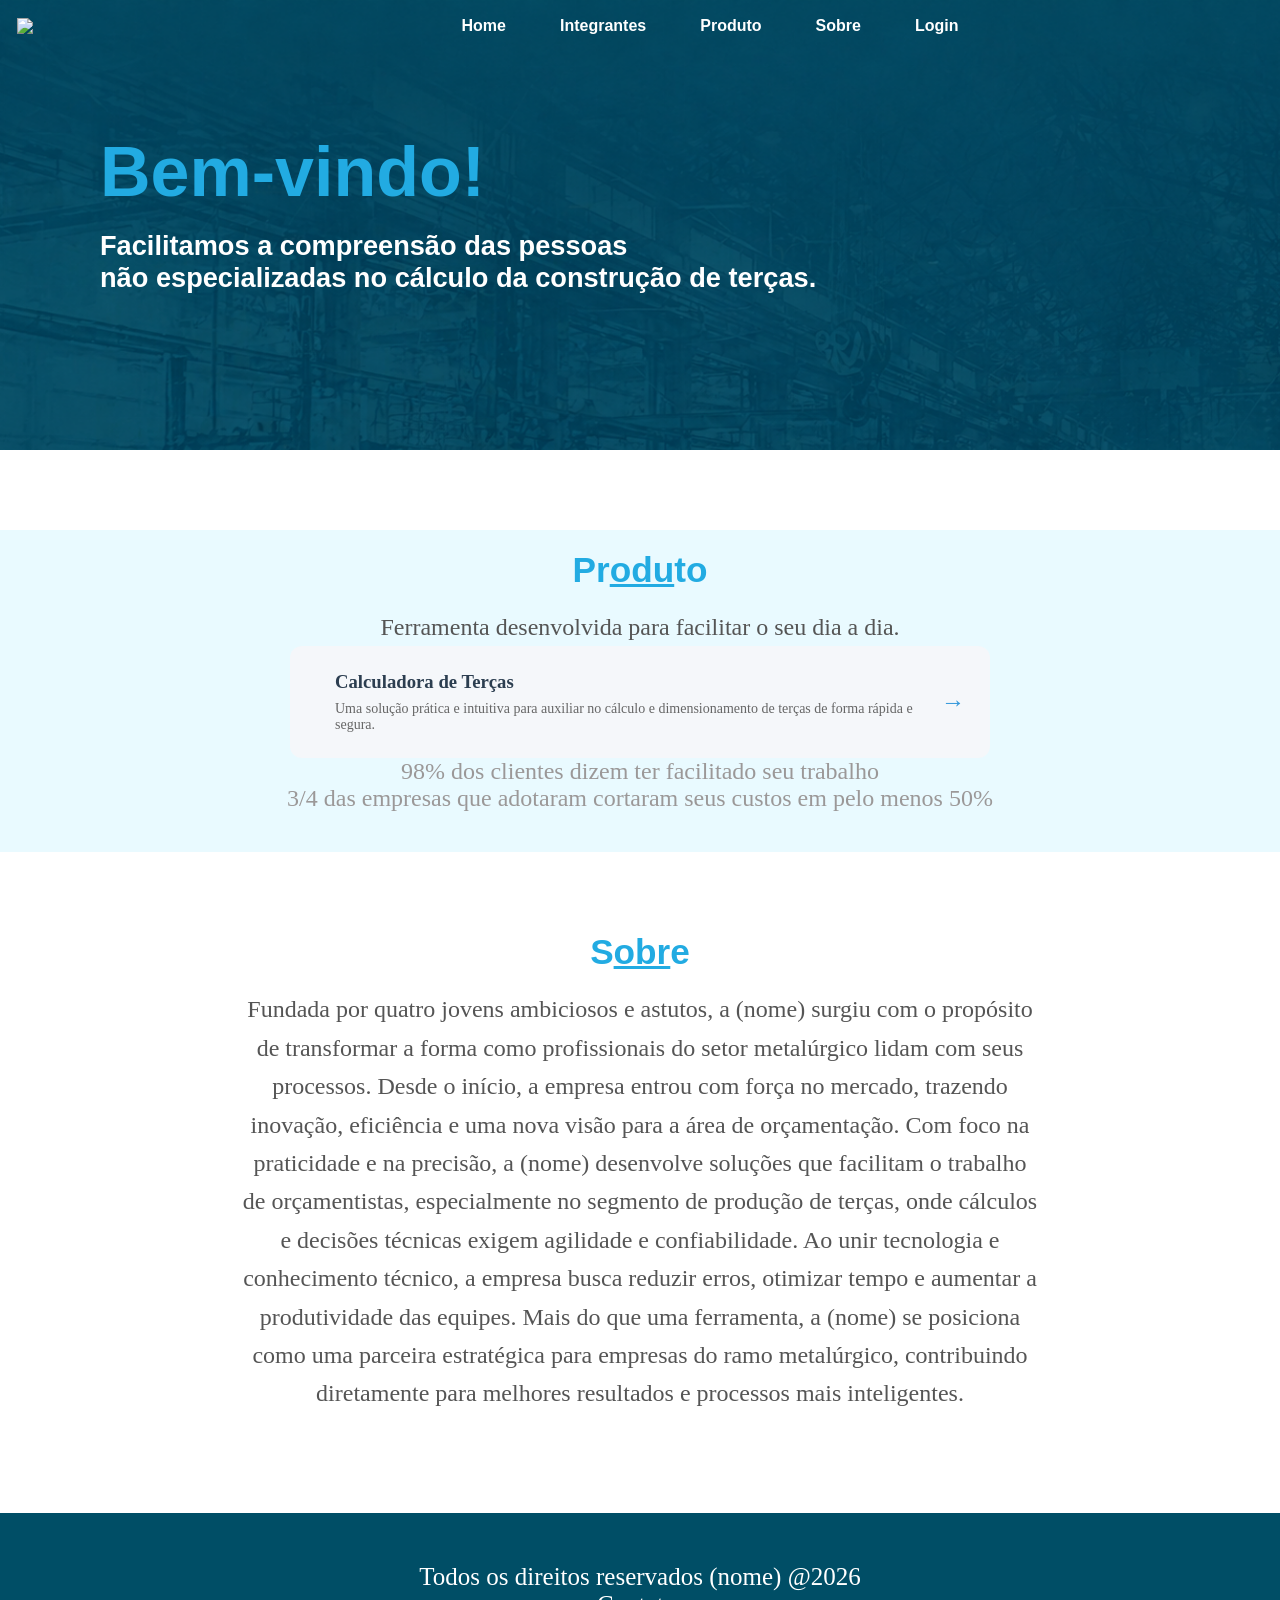
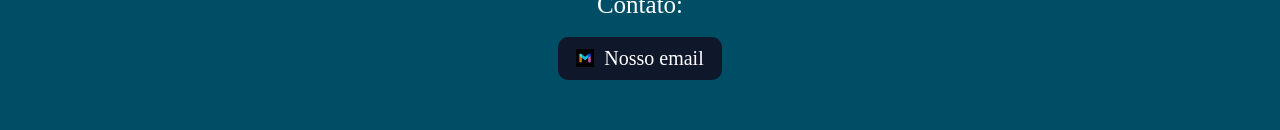
==== index.html @ 63724900 "Update index.html" ====
<!DOCTYPE html>
<html lang="pt-BR">
<head>
    <meta charset="UTF-8">
    <meta name="viewport" content="width=device-width, initial-scale=1.0">
    <title>Metalúrgica</title>
    <link rel="stylesheet" href="style.css">
</head>
<style>
    
/* =========================
   POPUP / MODAL
========================= */

.blur {
  filter: blur(6px);
  pointer-events: none;
  user-select: none;
  transition: 0.3s;
}

.overlay {
  position: fixed;
  inset: 0;
  background: rgba(0,0,0,0.45);
  display: none;
  justify-content: center;
  align-items: center;
  z-index: 999;
}

.modal {
  width: 420px;
  background: white;
  border-radius: 20px;
  padding: 40px;
  box-shadow: 0 20px 50px rgba(0,0,0,0.2);
  animation: popup 0.3s ease;
}

@keyframes popup {
  from {
    transform: scale(0.8);
    opacity: 0;
  }

  to {
    transform: scale(1);
    opacity: 1;
  }
}

.modal h2 {
  color: #0f172a;
  margin-bottom: 20px;
  text-align: center;
}

.modal input {
  width: 100%;
  box-sizing: border-box;
  padding: 16px;
  margin-bottom: 15px;
  border-radius: 12px;
  border: 1px solid #d1d5db;
  background: #f8fafc;
  outline: none;
  transition: .3s;
}

.modal input:focus {
  border-color: #2563eb;
  box-shadow: 0 0 0 4px rgba(37,99,235,.15);
  background: white;
}

.modal-buttons {
  display: flex;
  gap: 10px;
}

.modal button {
  flex: 1;
  padding: 12px;
  border: none;
  border-radius: 10px;
  cursor: pointer;
  font-weight: bold;
  transition: 0.3s;
}

.btn-login {
  background: linear-gradient(135deg,#2563eb,#1d4ed8);
  color: white;
}

.btn-login:hover {
  transform: translateY(-2px);
  box-shadow: 0 10px 20px rgba(37,99,235,.3);
}

.btn-cancel {
  background: #d1d5db;
}

.btn-cancel:hover {
  background: #9ca3af;
}

.register-link {
  text-align: center;
  margin-top: 15px;
}

.register-link a {
  color: #3498db;
  text-decoration: none;
  font-weight: bold;
}

.register-link a:hover {
  text-decoration: underline;
}

* {
    margin: 0;
    padding: 0;
    box-sizing: border-box;
}
 
body {
    margin: 0;    
}
 
#Home h1,
#Home h2{
    margin-left: 100px;
}
 
#Home h1{
    font-size: 70px;
   
}
 
#Home h2{
    font-family:'Trebuchet MS', 'Lucida Sans Unicode', 'Lucida Grande', 'Lucida Sans', Arial, sans-serif
}
 
#Home{
    padding-bottom: 100px  ;
}
 
h1 {
   color: rgb(34, 171, 226);
   font-family: Verdana, Geneva, Tahoma, sans-serif;
   font-size: 220%
}
h2 {
   color: white;
    font-size: 170%;
}
p {    
    font-size: 150%
}
li {
    color: rgb(155, 152, 152);
    font-size: 150%
       
}
 
.firstSection{
    height: 50vh;
    background-image: url(./imagens/background.png);
    background-size: cover;
  background-position: center;
  background-attachment: fixed;
}
 
.hero {
  height: 100vh;
  background:
    linear-gradient(rgba(0, 40, 80, 0.85), rgba(0, 40, 80, 0.85)),
    url("./imagens/background.png");
  background-size: cover;
  background-position: center;
}
 
.hero-content {
  height: 80%;
  display: flex;
  flex-direction: column;
  justify-content: center;
  padding-left: 80px;
  max-width: 600px;
}
.navbar {
    padding: 17px;
    display: flex;
    align-items: center; /* alinha verticalmente */
    justify-content: space-between;
}
 
.navbar img {
    width: 70px;
    margin-right: 20px;
}
 
.navbar a {
    color:white;
    text-decoration: none;
    margin-left: 20px;
    font-family: Verdana, Geneva, Tahoma, sans-serif;
    margin-left: 50px;
    font-weight: bold;
}
   
.navbar a:hover{
    color: rgba(90, 138, 177, 0.822);
    transition: color 0.4s ease 0.2s;
    font-size: 110%;
    transition: font-size 0.1s ease 0.2s;
    text-decoration: underline color orange;
}
 
.menu {
    flex: 1;
    text-align: center; /* centraliza os links */
}
 
    #Home{
        margin-top: 80px;
    }
 
    #Integrantes{
        text-align: center;
        margin-top: 80px;
    }
 
    #Produto{
        text-align: center;
        margin-top: 80px;
    }
 
    #Produto h2{
        color: black;
    }
 
    #Sobre{
        margin-top: 80px;
        text-align: center;
        margin-bottom: 100px;
    }
 
.integrantes {
  display: flex;
  justify-content: center;
  gap: 30px;
  flex-wrap: wrap;
  margin-top: 40px;
}
 
.card {
  background: #f5f7fa;
  padding: 20px;
  border-radius: 12px;
  width: 220px;
  text-align: center;
  transition: 0.3s;
  cursor: pointer;
}
 
.card:hover {
  transform: translateY(-5px);
  box-shadow: 0 10px 25px 1px rgba(0,0,0,0.1);
}
 
.card img {
  width: 80px;
  height: 80px;
  border-radius: 50%;
  margin-bottom: 15px;
}
 
.card p {
  font-size: 16px;
  color: #333;
}
 
#produto {
    text-align: center;
    padding: 80px 20px;
  }
 
  #produto h1 {
    font-size: 36px;
    color: #2c3e50;
  }
 
  #produto h1 span {
    border-bottom: 3px solid #3498db;
  }
 
  .subtitulo {
    color: #777;
    margin-bottom: 40px;
  }
  /* CARD */
  .produto-card {
    display: flex;
    align-items: center;
    justify-content: space-between;
    max-width: 700px;
    margin: 0 auto;
    background: #f5f7fa;
    padding: 25px;
    border-radius: 12px;
    transition: 0.3s;
  }
 
  .produto-card:hover {
    transform: translateY(-5px);
    box-shadow: 0 10px 25px rgba(0,0,0,0.1);
  }
 
  .produto-icon {
    font-size: 40px;
  }
 
  .produto-icon img{
    width: 100px;
  }
 
  .produto-info {
    text-align: left;
    flex: 1;
    margin: 0 20px;
  }
 
  .produto-info h3 {
    margin-bottom: 8px;
    color: #2c3e50;
  }
 
  .produto-info p {
    color: #666;
    font-size: 14px;
  }
 
  .produto-arrow {
    font-size: 24px;
    color: #3498db;
  }
 
  #secondSection {
    background-color: #e9faff;
    padding-bottom: 40px;
  }
 
  #Produto h1{
    padding-top: 20px;
  }
 
  .subtitulo {
    max-width: 800px;      /* limita largura da caixa */
    margin: 0 auto;        /* centraliza na tela */
    text-align: center;    /* centraliza o texto */
    line-height: 1.6;      /* melhora leitura */
    color: #555;
  }
 
footer{
  background-color: #004e66;
  padding-top: 50px;
  padding-bottom: 50px;
  text-align: center;
}
 
footer a{
  color: white;
  text-decoration: none;
  font-size: 20px
}
 
footer p{
  color: white;
  font-size: 25px;
}
 
.github-mini {
  text-align: center;
  margin-top: 30px;
}
 
.github-mini a {
  display: inline-flex;
  align-items: center;
  gap: 10px;
  padding: 10px 18px;
  border-radius: 10px;
  background: #0f172a;
  color: white;
  text-decoration: none;
  font-weight: 500;
  transition: 0.3s;
}
 
.github-mini a img {
  width: 18px;
  filter: invert(1); /* deixa branco */
}
 
.github-mini a:hover {
  background: #1e293b;
  transform: translateY(-2px);
}
 
.info {
    position: absolute;
    bottom: -80px; /* aparece embaixo */
    left: 0;
    width: 100%;
    background: #fff;
    border-radius: 8px;
    padding: 17px;
    opacity: 0;
    transition: 0.3s;
    box-shadow: 0 4px 10px rgba(0,0,0,0.2);
}
 
.login-error{
  color: #dc2626;
  font-size: 14px;
  text-align: center;
  margin-bottom: 15px;
  min-height: 20px;
  font-weight: 500;
}

.card:hover .info {
    opacity: 1;
    bottom: -100px; /* efeito descendo */
}
.email-box {
  display: inline-flex;
  align-items: center;
  gap: 10px;
  padding: 10px 18px;
  border-radius: 10px;
  background: #0f172a;
  color: white;
  text-decoration: none;
  font-weight: 500;
}
.email-box img {
  width: 18px;
  filter: invert(1); /* deixa branco */
}
.email-box:hover {
  background: #1e293b;
  transform: translateY(-2px);
  pointer-events: auto; /* permite clique */
}
.email-box span {
  font-size: 20px;
}
html {
  scroll-behavior: smooth;
}

/* =========================
   USER MENU
========================= */

.user-area {
  position: relative;
  display: none;
}

.user-btn {
  background: #0f172a;
  color: white;
  border: none;
  padding: 10px 18px;
  border-radius: 10px;
  cursor: pointer;
  font-weight: bold;
}

.user-dropdown {
  position: absolute;
  top: 50px;
  right: 0;
  background: white;
  width: 180px;
  border-radius: 10px;
  overflow: hidden;
  box-shadow: 0 10px 25px rgba(0,0,0,0.15);

  display: none;
}

.user-dropdown button {
  width: 100%;
  padding: 14px;
  border: none;
  background: white;
  cursor: pointer;
  font-size: 15px;
}

.user-dropdown button:hover {
  background: #f1f5f9;
}
</style>

<body>
    

<div class="firstSection">

<nav class="navbar">
    <img src="https://png.pngtree.com/png-vector/20221221/ourmid/pngtree-gear-machine-electro-circuit-module-png-image_6530406.png">

    <div class="menu">
        <a href="#Home">Home</a>
        <a href="#Integrantes">Integrantes</a>
        <a href="#Produto">Produto</a>
        <a href="#Sobre">Sobre</a>

<a id="loginOption" href="#" onclick="openLogin()">Login</a>
<a href="#" id="userBTN" style="display: none;">Olá, Rafael</a>

<div class="user-area" id="userArea">

    <div class="user-dropdown" id="userDropdown">

        <button onclick="logout()">
            Sair da conta
        </button>

    </div>

</div>
    </div>
</nav>


<section id="Home"> 
    <h1>Bem-vindo!</h1>
    <br/>
    <h2>Facilitamos a compreensão das pessoas<br> não  especializadas no cálculo da construção de terças.</h2>
</section>


</div>

<diV id="secondSection">



<section id="Produto">
    <h1>Pr<span style="text-decoration: underline;">odu</span>to</h1>
    <br>
    <p class="subtitulo">Ferramenta desenvolvida para facilitar o seu dia a dia.</p>


    <a style="text-decoration: none;" href="#" onclick="openLogin()">
    <div class="produto-card">

      <div class="produto-icon">
        <img src="https://cdn-icons-png.flaticon.com/512/4620/4620227.png" alt="">
      </div>

      <div class="produto-info">
        <h3>Calculadora de Terças</h3>
        <p>
          Uma solução prática e intuitiva para auxiliar no cálculo
          e dimensionamento de terças de forma rápida e segura.
        </p>
      </div>

      <div class="produto-arrow">
        →
      </div>

    </div>
    </a>





    <ul>
        <li>98% dos clientes dizem ter facilitado seu trabalho</li>
        <li>3/4 das empresas que adotaram cortaram seus custos em pelo menos 50%</li>
    </ul>
  </section>

</div>

<section id="Sobre">
    <h1>S<span style="text-decoration: underline;">obr</span>e</h1>
    <br>
    <p class="subtitulo">Fundada por quatro jovens ambiciosos e astutos, a (nome) surgiu com o propósito de transformar a forma como profissionais do setor metalúrgico lidam com seus processos. Desde o início, a empresa entrou com força no mercado, trazendo inovação, eficiência e uma nova visão para a área de orçamentação.

        Com foco na praticidade e na precisão, a (nome) desenvolve soluções que facilitam o trabalho de orçamentistas, especialmente no segmento de produção de terças, onde cálculos e decisões técnicas exigem agilidade e confiabilidade. Ao unir tecnologia e conhecimento técnico, a empresa busca reduzir erros, otimizar tempo e aumentar a produtividade das equipes.

        Mais do que uma ferramenta, a (nome) se posiciona como uma parceira estratégica para empresas do ramo metalúrgico, contribuindo diretamente para melhores resultados e processos mais inteligentes.
        </p>
</section>




<footer>
<p>Todos os direitos reservados (nome) @2026</p>
<p>Contato: </p>
</br>
<a href="mailto:miguelmikoseit@gmail.com?subject=Contato do site" class="email-box">
  <img src="[data-uri]" alt="Gmail">
  <span>Nosso email</span>
</a>
</footer>


<!-- OVERLAY -->
<div class="overlay" id="overlay">

  <!-- LOGIN -->
  <div class="modal" id="loginModal">

    <h2>Login</h2>
    <form>

    <input id="emailInput" type="email" placeholder="Seu email" required>
    <input id="passwordInput" type="password" placeholder="Sua senha" required>
    <p id="loginError" class="login-error"></p>

    <div class="modal-buttons">
      <button id="btn-login" class="btn-login">Entrar</button>

      <button class="btn-cancel" onclick="closeModal()">
        Cancelar
      </button>
    </div>

    </form>

  </div>

</div>

<script>

const btnLogin = document.getElementById("btn-login")

const loginOption = document.getElementById("loginOption")

const userBtn = document.getElementById("userBTN")

const overlay = document.getElementById("overlay");

const loginModal = document.getElementById("loginModal"); 
const loginError = document.getElementById("loginError");


let users = JSON.parse(localStorage.getItem("users")) || []

function closeModal() {
  overlay.style.display = "none";
  removeBlur();
}

function removeBlur() {

  document.body.children[0].classList.remove("blur");
  document.body.children[1].classList.remove("blur");
  document.body.children[2].classList.remove("blur");
  document.body.children[3].classList.remove("blur");

} 


const user = {
    nome: "Rafael",
    email: "rafael@gmail.com",
    password: "1234"
}


const jaexiste = users.find(u => u.email === user.email)

if(!jaexiste){

    users.push(user)

    localStorage.setItem("users", JSON.stringify(users))
}



/* =========================
   LOGIN
========================= */

btnLogin.addEventListener("click", ()=>{

    let email = document.getElementById("emailInput").value

    let password = document.getElementById("passwordInput").value

    let users = JSON.parse(localStorage.getItem("users")) || []


    const foundUser = users.find(user => 
        user.email === email &&
        user.password === password
    )

    if(foundUser){
        loginError.innerText = "";

        // esconde botão login
        loginOption.style.display = "none"

        // mostra botão usuário
        userBtn.style.display = "inline-block"

        // muda nome
        userBtn.innerText = `Olá, ${foundUser.nome}`

          overlay.style.display = "none";

        removeBlur();

        
    } else {

        loginError.innerText = "Email ou senha incorretos";

    }

})



userBtn.addEventListener("click", ()=>{

    userBtn.style.display = "none"

    loginOption.style.display = "inline-block"

})













function blurSite() {

  document.body.children[0].classList.add("blur");
  document.body.children[1].classList.add("blur");
  document.body.children[2].classList.add("blur");
  document.body.children[3].classList.add("blur");

}



function openLogin() {
  loginError.innerText = "";

  overlay.style.display = "flex";

  loginModal.style.display = "block";

  blurSite();

}

function openRegister() {

  overlay.style.display = "flex";

  registerModal.style.display = "block";

  loginModal.style.display = "none";

  blurSite();

}

function switchToRegister() {

  loginModal.style.display = "none";

  registerModal.style.display = "block";

}



</script>
</body>
</html>
---- style.css ----
* {
    margin: 0;
    padding: 0;
    box-sizing: border-box;
}

    body {
    margin: 0;    
}



#Home h1, 
#Home h2{
    margin-left: 100px;
}

#Home h1{
    font-size: 70px;
    
}

#Home h2{
    font-family:'Trebuchet MS', 'Lucida Sans Unicode', 'Lucida Grande', 'Lucida Sans', Arial, sans-serif
}

#Home{

    padding-bottom: 100px  ;
}
    h1 {
        color: rgb(34, 171, 226);
        font-family: Verdana, Geneva, Tahoma, sans-serif;
        font-size: 220%

    }
    h2 {
       color: white;
        font-size: 170%;
    }
    p {
       
        font-size: 150%
    }
    li {
        color: rgb(155, 152, 152);
        font-size: 150%
        
    }

.firstSection{
    height: 50vh;
    background-image: url(./imagens/background.png);
    background-size: cover;
  background-position: center;
  background-attachment: fixed;

}

.hero {
  height: 100vh;
  background:
    linear-gradient(rgba(0, 40, 80, 0.85), rgba(0, 40, 80, 0.85)),
    url("./imagens/background.png");
  background-size: cover;
  background-position: center;
}

.hero-content {
  height: 80%;
  display: flex;
  flex-direction: column;
  justify-content: center;
  padding-left: 80px;
  max-width: 600px;
}

    .navbar {
    padding: 10px;
    display: flex;
    align-items: center; /* alinha verticalmente */
    justify-content: space-between;

}

.navbar img {
    width: 70px;
    margin-right: 20px;
}

.navbar a {
    color:white;
    text-decoration: none;
    margin-left: 20px;
    font-family: Verdana, Geneva, Tahoma, sans-serif;
    margin-left: 50px;
    font-weight: bold;
}
    
.navbar a:hover{
    color: rgba(90, 138, 177, 0.822);
    transition: color 0.4s ease 0.2s;
    font-size: 110%;
    transition: font-size 0.1s ease 0.2s;
    text-decoration: underline color orange;
}

.menu {
    flex: 1;
    text-align: center; /* centraliza os links */
}


    #Home{
        margin-top: 80px;
    }


    #Integrantes{
        text-align: center;
        margin-top: 80px;
    }


    #Produto{
        text-align: center;
        margin-top: 80px;
    }

    #Produto h2{
        color: black;
    }

    #Sobre{
        margin-top: 80px;
        text-align: center;
        margin-bottom: 100px;
    }


.integrantes {
  display: flex;
  justify-content: center;
  gap: 30px;
  flex-wrap: wrap;
  margin-top: 40px;
}

.card {
  background: #f5f7fa;
  padding: 20px;
  border-radius: 12px;
  width: 220px;
  text-align: center;
  transition: 0.3s;
  cursor: pointer;
}

.card:hover {
  transform: translateY(-5px);
  box-shadow: 0 10px 25px rgba(0,0,0,0.1);
}

.card img {
  width: 80px;
  height: 80px;
  border-radius: 50%;
  margin-bottom: 15px;
}

.card p {
  font-size: 16px;
  color: #333;
}


#produto {
    text-align: center;
    padding: 80px 20px;
  }
  
  #produto h1 {
    font-size: 36px;
    color: #2c3e50;
  }
  
  #produto h1 span {
    border-bottom: 3px solid #3498db;
  }
  
  .subtitulo {
    color: #777;
    margin-bottom: 40px;
  }
  
  /* CARD */
  .produto-card {
    display: flex;
    align-items: center;
    justify-content: space-between;
    max-width: 700px;
    margin: 0 auto;
    background: #f5f7fa;
    padding: 25px;
    border-radius: 12px;
    transition: 0.3s;
  }
  
  .produto-card:hover {
    transform: translateY(-5px);
    box-shadow: 0 10px 25px rgba(0,0,0,0.1);
  }
  
  .produto-icon {
    font-size: 40px;
  }

  .produto-icon img{
    width: 100px;
  }
  
  .produto-info {
    text-align: left;
    flex: 1;
    margin: 0 20px;
  }
  
  .produto-info h3 {
    margin-bottom: 8px;
    color: #2c3e50;
  }
  
  .produto-info p {
    color: #666;
    font-size: 14px;
  }
  
  .produto-arrow {
    font-size: 24px;
    color: #3498db;
  }


  #secondSection {
    background-color: #e9faff;
    padding-bottom: 40px;
  }

  #Produto h1{
    padding-top: 20px;
  }


  .subtitulo {
    max-width: 800px;      /* limita largura da caixa */
    margin: 0 auto;        /* centraliza na tela */
    text-align: center;    /* centraliza o texto */
    line-height: 1.6;      /* melhora leitura */
    color: #555;
  }

footer{
  background-color: #004e66;
  padding-top: 50px;
  padding-bottom: 50px;
  text-align: center;
}

footer a{
  color: white;
  text-decoration: none;
  font-size: 20px
}

footer p{
  color: white;
  font-size: 25px;
}








.github-mini {
  text-align: center;
  margin-top: 30px;
}

.github-mini a {
  display: inline-flex;
  align-items: center;
  gap: 10px;

  padding: 10px 18px;
  border-radius: 10px;

  background: #0f172a;
  color: white;
  text-decoration: none;
  font-weight: 500;

  transition: 0.3s;
}

.github-mini a img {
  width: 18px;
  filter: invert(1); /* deixa branco */
}

.github-mini a:hover {
  background: #1e293b;
  transform: translateY(-2px);
}

.info {
    position: absolute;
    bottom: -80px; /* aparece embaixo */
    left: 0;
    width: 100%;
    background: #fff;
    border-radius: 8px;
    padding: 17px;
    opacity: 0;
    transition: 0.3s;
    box-shadow: 0 4px 10px rgba(0,0,0,0.2);
}
 
.card:hover .info {
    opacity: 1;
    bottom: -100px; /* efeito descendo */
}
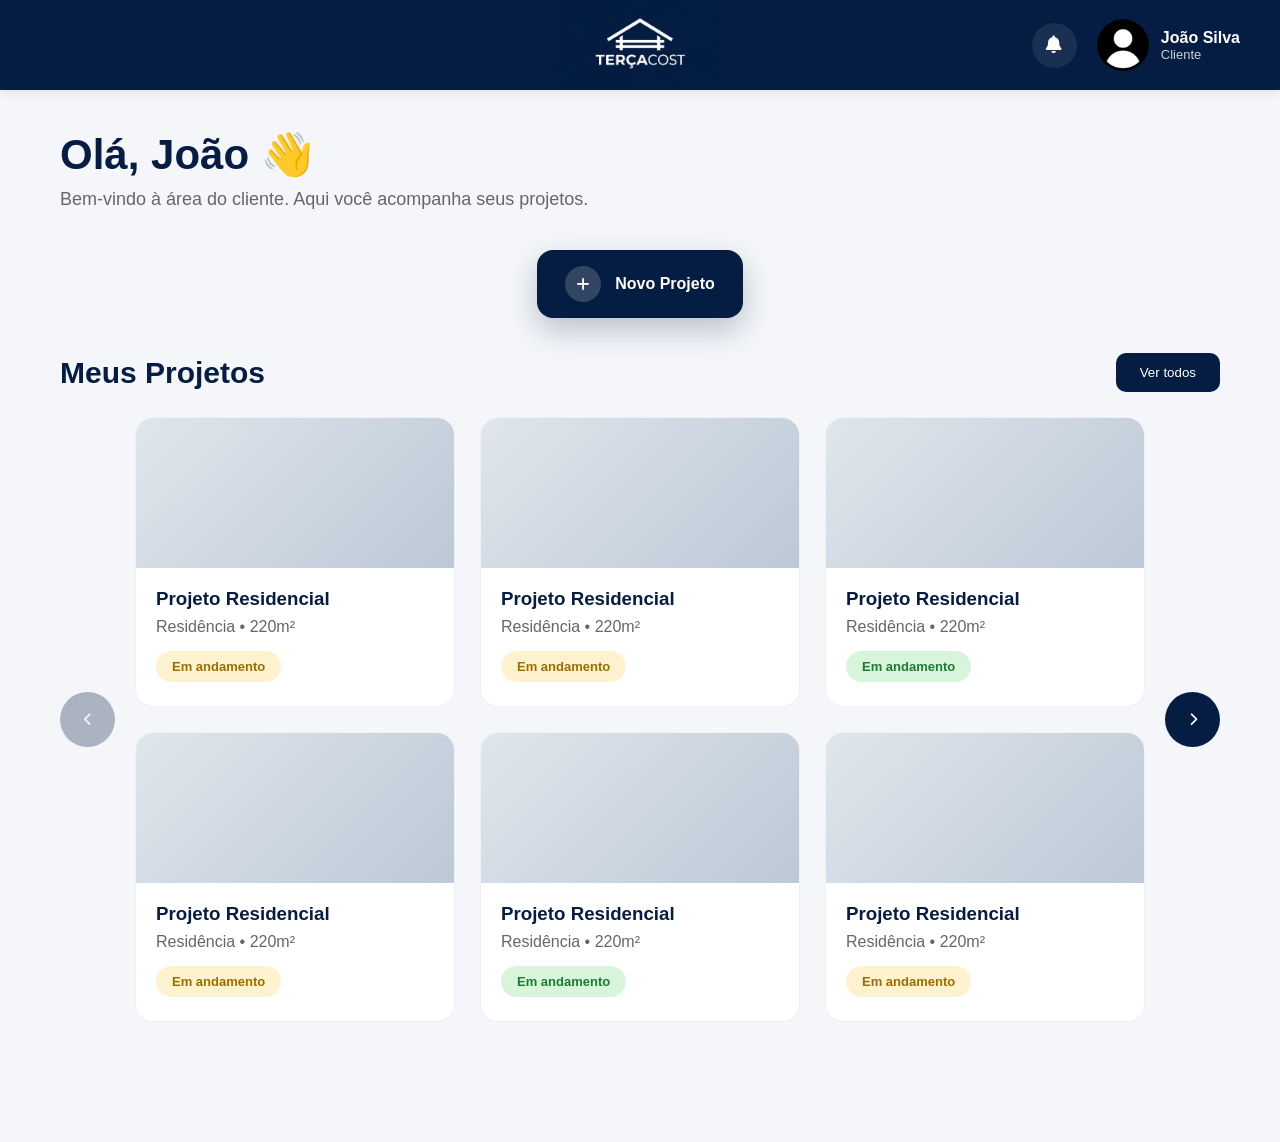
==== commit 946aaee0: "Add files via upload" ====
--- a/index.html
+++ b/index.html
@@ -1,813 +1,406 @@
 <!DOCTYPE html>
 <html lang="pt-BR">
+
 <head>
+
     <meta charset="UTF-8">
     <meta name="viewport" content="width=device-width, initial-scale=1.0">
-    <title>Metalúrgica</title>
-    <link rel="stylesheet" href="style.css">
+
+    <title>Área do Cliente | TerçaCost</title>
+
+    <link rel="stylesheet" href="/css/style.css">
+
+    <link rel="stylesheet" href="https://cdnjs.cloudflare.com/ajax/libs/font-awesome/6.7.2/css/all.min.css">
+
 </head>
-<style>
-    
-/* =========================
-   POPUP / MODAL
-========================= */
-
-.blur {
-  filter: blur(6px);
-  pointer-events: none;
-  user-select: none;
-  transition: 0.3s;
-}
-
-.overlay {
-  position: fixed;
-  inset: 0;
-  background: rgba(0,0,0,0.45);
-  display: none;
-  justify-content: center;
-  align-items: center;
-  z-index: 999;
-}
-
-.modal {
-  width: 420px;
-  background: white;
-  border-radius: 20px;
-  padding: 40px;
-  box-shadow: 0 20px 50px rgba(0,0,0,0.2);
-  animation: popup 0.3s ease;
-}
-
-@keyframes popup {
-  from {
-    transform: scale(0.8);
-    opacity: 0;
-  }
-
-  to {
-    transform: scale(1);
-    opacity: 1;
-  }
-}
-
-.modal h2 {
-  color: #0f172a;
-  margin-bottom: 20px;
-  text-align: center;
-}
-
-.modal input {
-  width: 100%;
-  box-sizing: border-box;
-  padding: 16px;
-  margin-bottom: 15px;
-  border-radius: 12px;
-  border: 1px solid #d1d5db;
-  background: #f8fafc;
-  outline: none;
-  transition: .3s;
-}
-
-.modal input:focus {
-  border-color: #2563eb;
-  box-shadow: 0 0 0 4px rgba(37,99,235,.15);
-  background: white;
-}
-
-.modal-buttons {
-  display: flex;
-  gap: 10px;
-}
-
-.modal button {
-  flex: 1;
-  padding: 12px;
-  border: none;
-  border-radius: 10px;
-  cursor: pointer;
-  font-weight: bold;
-  transition: 0.3s;
-}
-
-.btn-login {
-  background: linear-gradient(135deg,#2563eb,#1d4ed8);
-  color: white;
-}
-
-.btn-login:hover {
-  transform: translateY(-2px);
-  box-shadow: 0 10px 20px rgba(37,99,235,.3);
-}
-
-.btn-cancel {
-  background: #d1d5db;
-}
-
-.btn-cancel:hover {
-  background: #9ca3af;
-}
-
-.register-link {
-  text-align: center;
-  margin-top: 15px;
-}
-
-.register-link a {
-  color: #3498db;
-  text-decoration: none;
-  font-weight: bold;
-}
-
-.register-link a:hover {
-  text-decoration: underline;
-}
-
-* {
-    margin: 0;
-    padding: 0;
-    box-sizing: border-box;
-}
- 
-body {
-    margin: 0;    
-}
- 
-#Home h1,
-#Home h2{
-    margin-left: 100px;
-}
- 
-#Home h1{
-    font-size: 70px;
-   
-}
- 
-#Home h2{
-    font-family:'Trebuchet MS', 'Lucida Sans Unicode', 'Lucida Grande', 'Lucida Sans', Arial, sans-serif
-}
- 
-#Home{
-    padding-bottom: 100px  ;
-}
- 
-h1 {
-   color: rgb(34, 171, 226);
-   font-family: Verdana, Geneva, Tahoma, sans-serif;
-   font-size: 220%
-}
-h2 {
-   color: white;
-    font-size: 170%;
-}
-p {    
-    font-size: 150%
-}
-li {
-    color: rgb(155, 152, 152);
-    font-size: 150%
-       
-}
- 
-.firstSection{
-    height: 50vh;
-    background-image: url(./imagens/background.png);
-    background-size: cover;
-  background-position: center;
-  background-attachment: fixed;
-}
- 
-.hero {
-  height: 100vh;
-  background:
-    linear-gradient(rgba(0, 40, 80, 0.85), rgba(0, 40, 80, 0.85)),
-    url("./imagens/background.png");
-  background-size: cover;
-  background-position: center;
-}
- 
-.hero-content {
-  height: 80%;
-  display: flex;
-  flex-direction: column;
-  justify-content: center;
-  padding-left: 80px;
-  max-width: 600px;
-}
-.navbar {
-    padding: 17px;
-    display: flex;
-    align-items: center; /* alinha verticalmente */
-    justify-content: space-between;
-}
- 
-.navbar img {
-    width: 70px;
-    margin-right: 20px;
-}
- 
-.navbar a {
-    color:white;
-    text-decoration: none;
-    margin-left: 20px;
-    font-family: Verdana, Geneva, Tahoma, sans-serif;
-    margin-left: 50px;
-    font-weight: bold;
-}
-   
-.navbar a:hover{
-    color: rgba(90, 138, 177, 0.822);
-    transition: color 0.4s ease 0.2s;
-    font-size: 110%;
-    transition: font-size 0.1s ease 0.2s;
-    text-decoration: underline color orange;
-}
- 
-.menu {
-    flex: 1;
-    text-align: center; /* centraliza os links */
-}
- 
-    #Home{
-        margin-top: 80px;
+
+<body>
+
+    <header>
+
+        <div class="logo">
+
+            <img src="img/logo.png" alt="TerçaCost">
+
+        </div>
+
+        <div class="header-right">
+
+            <button class="notification">
+
+                <i class="fa-solid fa-bell"></i>
+
+            </button>
+
+            <div class="user">
+
+                <img src="img/usericon.png" alt="Usuário">
+
+                <div>
+
+                    <strong>João Silva</strong>
+
+                    <span>Cliente</span>
+
+                </div>
+
+            </div>
+
+        </div>
+
+    </header>
+
+    <main class="container">
+
+        <section class="welcome">
+
+            <h1>Olá, João 👋</h1>
+
+            <p>
+                Bem-vindo à área do cliente.
+                Aqui você acompanha seus projetos.
+            </p>
+
+        </section>
+
+        <section class="new-project">
+
+            <button class="new-project-btn" onclick="novoProjeto()">
+
+                <span class="icon">
+                    <i class="fa-solid fa-plus"></i>
+                </span>
+
+                <span>Novo Projeto</span>
+
+            </button>
+
+        </section>
+
+        <section class="projects">
+
+            <div class="title">
+
+                <h2>Meus Projetos</h2>
+
+                <button id="toggleView">
+                    Ver todos
+                </button>
+
+            </div>
+
+            <div class="carousel">
+
+                <button class="nav prev" id="prev">
+
+                    <i class="fa-solid fa-chevron-left"></i>
+
+                </button>
+
+                <div class="project-grid" id="projectGrid">
+
+                    <!-- Projeto 1 -->
+                    <article class="project-card">
+
+                        <div class="project-image"></div>
+
+                        <div class="project-info">
+
+                            <h3>Projeto Residencial</h3>
+
+                            <p>Residência • 220m²</p>
+
+                            <span class="status andamento">
+                                Em andamento
+                            </span>
+
+                        </div>
+
+                    </article>
+
+                    <!-- Projeto 2 -->
+                    <article class="project-card">
+
+                        <div class="project-image"></div>
+
+                        <div class="project-info">
+
+                            <h3>Projeto Residencial</h3>
+
+                            <p>Residência • 220m²</p>
+
+                            <span class="status andamento">
+                                Em andamento
+                            </span>
+
+                        </div>
+
+                    </article>
+
+                    <!-- Projeto 3 -->
+                    <article class="project-card">
+
+                        <div class="project-image"></div>
+
+                        <div class="project-info">
+
+                            <h3>Projeto Residencial</h3>
+
+                            <p>Residência • 220m²</p>
+
+                            <span class="status finalizado">
+                                Em andamento
+                            </span>
+
+                        </div>
+
+                    </article>
+
+                    <!-- Projeto 4 -->
+                    <article class="project-card">
+
+                        <div class="project-image"></div>
+
+                        <div class="project-info">
+
+                            <h3>Projeto Residencial</h3>
+
+                            <p>Residência • 220m²</p>
+
+                            <span class="status andamento">
+                                Em andamento
+                            </span>
+
+                        </div>
+
+                    </article>
+
+                    <!-- Projeto 5 -->
+                    <article class="project-card">
+
+                        <div class="project-image"></div>
+
+                        <div class="project-info">
+
+                            <h3>Projeto Residencial</h3>
+
+                            <p>Residência • 220m²</p>
+
+                            <span class="status finalizado">
+                                Em andamento
+                            </span>
+
+                        </div>
+
+                    </article>
+
+                    <!-- Projeto 6 -->
+                    <article class="project-card">
+
+                        <div class="project-image"></div>
+
+                        <div class="project-info">
+
+                            <h3>Projeto Residencial</h3>
+
+                            <p>Residência • 220m²</p>
+
+                            <span class="status andamento">
+                                Em andamento
+                            </span>
+
+                        </div>
+
+                    </article>
+
+                    <!-- Projeto 7 -->
+                    <article class="project-card">
+
+                        <div class="project-image"></div>
+
+                        <div class="project-info">
+
+                            <h3>Projeto Residencial</h3>
+
+                            <p>Residência • 220m²</p>
+
+                            <span class="status finalizado">
+                                Em andamento
+                            </span>
+
+                        </div>
+
+                    </article>
+
+                    <!-- Projeto 8 -->
+                    <article class="project-card">
+
+                        <div class="project-image"></div>
+
+                        <div class="project-info">
+
+                            <h3>Projeto Residencial</h3>
+
+                            <p>Residência • 220m²</p>
+
+                            <span class="status andamento">
+                                Em andamento
+                            </span>
+
+                        </div>
+
+                    </article>
+
+                    <!-- Projeto 9 -->
+                    <article class="project-card">
+
+                        <div class="project-image"></div>
+
+                        <div class="project-info">
+
+                            <h3>Projeto Residencial</h3>
+
+                            <p>Residência • 220m²</p>
+
+                            <span class="status finalizado">
+                                Em andamento
+                            </span>
+
+                        </div>
+
+                    </article>
+
+                    </article>
+
+                </div>
+
+                <button class="nav next" id="next">
+
+                    <i class="fa-solid fa-chevron-right"></i>
+
+                </button>
+
+            </div>
+
+        </section>
+
+    </main>
+
+    <script src="script.js"></script>
+
+</body>
+
+</html>
+
+<script>
+    const cards = document.querySelectorAll(".project-card");
+
+    const prev = document.getElementById("prev");
+    const next = document.getElementById("next");
+    const toggle = document.getElementById("toggleView");
+
+    const cardsPerPage = 6;
+
+    let currentPage = 0;
+    let showAll = false;
+
+    const totalPages = Math.ceil(cards.length / cardsPerPage);
+
+    function renderProjects() {
+
+        cards.forEach(card => {
+
+            card.style.display = "none";
+
+        });
+
+        if (showAll) {
+
+            cards.forEach(card => {
+                card.style.display = "block";
+            });
+
+            projectGrid.classList.add("all-projects");
+
+            prev.style.display = "none";
+            next.style.display = "none";
+
+            toggle.innerHTML = "Mostrar menos";
+
+            return;
+        }
+
+        prev.style.display = "flex";
+        next.style.display = "flex";
+
+        toggle.innerHTML = "Ver todos";
+
+        const start = currentPage * cardsPerPage;
+        const end = start + cardsPerPage;
+
+        for (let i = start; i < end && i < cards.length; i++) {
+
+            cards[i].style.display = "block";
+
+            cards[i].animate([
+                {
+                    opacity: 0,
+                    transform: "translateY(15px)"
+                },
+                {
+                    opacity: 1,
+                    transform: "translateY(0)"
+                }
+            ], {
+                duration: 350,
+                easing: "ease"
+            });
+
+        }
+
+        prev.disabled = currentPage === 0;
+        next.disabled = currentPage === totalPages - 1;
+
     }
- 
-    #Integrantes{
-        text-align: center;
-        margin-top: 80px;
+
+    next.addEventListener("click", () => {
+
+        if (currentPage < totalPages - 1) {
+
+            currentPage++;
+
+            renderProjects();
+
+        }
+
+    });
+
+    prev.addEventListener("click", () => {
+
+        if (currentPage > 0) {
+
+            currentPage--;
+
+            renderProjects();
+
+        }
+
+    });
+
+    toggle.addEventListener("click", () => {
+
+        showAll = !showAll;
+
+        currentPage = 0;
+
+        renderProjects();
+
+    });
+
+    renderProjects();
+
+
+    function novoProjeto(){
+        window.location = "novoprojeto.html"
     }
- 
-    #Produto{
-        text-align: center;
-        margin-top: 80px;
-    }
- 
-    #Produto h2{
-        color: black;
-    }
- 
-    #Sobre{
-        margin-top: 80px;
-        text-align: center;
-        margin-bottom: 100px;
-    }
- 
-.integrantes {
-  display: flex;
-  justify-content: center;
-  gap: 30px;
-  flex-wrap: wrap;
-  margin-top: 40px;
-}
- 
-.card {
-  background: #f5f7fa;
-  padding: 20px;
-  border-radius: 12px;
-  width: 220px;
-  text-align: center;
-  transition: 0.3s;
-  cursor: pointer;
-}
- 
-.card:hover {
-  transform: translateY(-5px);
-  box-shadow: 0 10px 25px 1px rgba(0,0,0,0.1);
-}
- 
-.card img {
-  width: 80px;
-  height: 80px;
-  border-radius: 50%;
-  margin-bottom: 15px;
-}
- 
-.card p {
-  font-size: 16px;
-  color: #333;
-}
- 
-#produto {
-    text-align: center;
-    padding: 80px 20px;
-  }
- 
-  #produto h1 {
-    font-size: 36px;
-    color: #2c3e50;
-  }
- 
-  #produto h1 span {
-    border-bottom: 3px solid #3498db;
-  }
- 
-  .subtitulo {
-    color: #777;
-    margin-bottom: 40px;
-  }
-  /* CARD */
-  .produto-card {
-    display: flex;
-    align-items: center;
-    justify-content: space-between;
-    max-width: 700px;
-    margin: 0 auto;
-    background: #f5f7fa;
-    padding: 25px;
-    border-radius: 12px;
-    transition: 0.3s;
-  }
- 
-  .produto-card:hover {
-    transform: translateY(-5px);
-    box-shadow: 0 10px 25px rgba(0,0,0,0.1);
-  }
- 
-  .produto-icon {
-    font-size: 40px;
-  }
- 
-  .produto-icon img{
-    width: 100px;
-  }
- 
-  .produto-info {
-    text-align: left;
-    flex: 1;
-    margin: 0 20px;
-  }
- 
-  .produto-info h3 {
-    margin-bottom: 8px;
-    color: #2c3e50;
-  }
- 
-  .produto-info p {
-    color: #666;
-    font-size: 14px;
-  }
- 
-  .produto-arrow {
-    font-size: 24px;
-    color: #3498db;
-  }
- 
-  #secondSection {
-    background-color: #e9faff;
-    padding-bottom: 40px;
-  }
- 
-  #Produto h1{
-    padding-top: 20px;
-  }
- 
-  .subtitulo {
-    max-width: 800px;      /* limita largura da caixa */
-    margin: 0 auto;        /* centraliza na tela */
-    text-align: center;    /* centraliza o texto */
-    line-height: 1.6;      /* melhora leitura */
-    color: #555;
-  }
- 
-footer{
-  background-color: #004e66;
-  padding-top: 50px;
-  padding-bottom: 50px;
-  text-align: center;
-}
- 
-footer a{
-  color: white;
-  text-decoration: none;
-  font-size: 20px
-}
- 
-footer p{
-  color: white;
-  font-size: 25px;
-}
- 
-.github-mini {
-  text-align: center;
-  margin-top: 30px;
-}
- 
-.github-mini a {
-  display: inline-flex;
-  align-items: center;
-  gap: 10px;
-  padding: 10px 18px;
-  border-radius: 10px;
-  background: #0f172a;
-  color: white;
-  text-decoration: none;
-  font-weight: 500;
-  transition: 0.3s;
-}
- 
-.github-mini a img {
-  width: 18px;
-  filter: invert(1); /* deixa branco */
-}
- 
-.github-mini a:hover {
-  background: #1e293b;
-  transform: translateY(-2px);
-}
- 
-.info {
-    position: absolute;
-    bottom: -80px; /* aparece embaixo */
-    left: 0;
-    width: 100%;
-    background: #fff;
-    border-radius: 8px;
-    padding: 17px;
-    opacity: 0;
-    transition: 0.3s;
-    box-shadow: 0 4px 10px rgba(0,0,0,0.2);
-}
- 
-.login-error{
-  color: #dc2626;
-  font-size: 14px;
-  text-align: center;
-  margin-bottom: 15px;
-  min-height: 20px;
-  font-weight: 500;
-}
-
-.card:hover .info {
-    opacity: 1;
-    bottom: -100px; /* efeito descendo */
-}
-.email-box {
-  display: inline-flex;
-  align-items: center;
-  gap: 10px;
-  padding: 10px 18px;
-  border-radius: 10px;
-  background: #0f172a;
-  color: white;
-  text-decoration: none;
-  font-weight: 500;
-}
-.email-box img {
-  width: 18px;
-  filter: invert(1); /* deixa branco */
-}
-.email-box:hover {
-  background: #1e293b;
-  transform: translateY(-2px);
-  pointer-events: auto; /* permite clique */
-}
-.email-box span {
-  font-size: 20px;
-}
-html {
-  scroll-behavior: smooth;
-}
-
-/* =========================
-   USER MENU
-========================= */
-
-.user-area {
-  position: relative;
-  display: none;
-}
-
-.user-btn {
-  background: #0f172a;
-  color: white;
-  border: none;
-  padding: 10px 18px;
-  border-radius: 10px;
-  cursor: pointer;
-  font-weight: bold;
-}
-
-.user-dropdown {
-  position: absolute;
-  top: 50px;
-  right: 0;
-  background: white;
-  width: 180px;
-  border-radius: 10px;
-  overflow: hidden;
-  box-shadow: 0 10px 25px rgba(0,0,0,0.15);
-
-  display: none;
-}
-
-.user-dropdown button {
-  width: 100%;
-  padding: 14px;
-  border: none;
-  background: white;
-  cursor: pointer;
-  font-size: 15px;
-}
-
-.user-dropdown button:hover {
-  background: #f1f5f9;
-}
-</style>
-
-<body>
-    
-
-<div class="firstSection">
-
-<nav class="navbar">
-    <img src="https://png.pngtree.com/png-vector/20221221/ourmid/pngtree-gear-machine-electro-circuit-module-png-image_6530406.png">
-
-    <div class="menu">
-        <a href="#Home">Home</a>
-        <a href="#Integrantes">Integrantes</a>
-        <a href="#Produto">Produto</a>
-        <a href="#Sobre">Sobre</a>
-
-<a id="loginOption" href="#" onclick="openLogin()">Login</a>
-<a href="#" id="userBTN" style="display: none;">Olá, Rafael</a>
-
-<div class="user-area" id="userArea">
-
-    <div class="user-dropdown" id="userDropdown">
-
-        <button onclick="logout()">
-            Sair da conta
-        </button>
-
-    </div>
-
-</div>
-    </div>
-</nav>
-
-
-<section id="Home"> 
-    <h1>Bem-vindo!</h1>
-    <br/>
-    <h2>Facilitamos a compreensão das pessoas<br> não  especializadas no cálculo da construção de terças.</h2>
-</section>
-
-
-</div>
-
-<diV id="secondSection">
-
-
-
-<section id="Produto">
-    <h1>Pr<span style="text-decoration: underline;">odu</span>to</h1>
-    <br>
-    <p class="subtitulo">Ferramenta desenvolvida para facilitar o seu dia a dia.</p>
-
-
-    <a style="text-decoration: none;" href="#" onclick="openLogin()">
-    <div class="produto-card">
-
-      <div class="produto-icon">
-        <img src="https://cdn-icons-png.flaticon.com/512/4620/4620227.png" alt="">
-      </div>
-
-      <div class="produto-info">
-        <h3>Calculadora de Terças</h3>
-        <p>
-          Uma solução prática e intuitiva para auxiliar no cálculo
-          e dimensionamento de terças de forma rápida e segura.
-        </p>
-      </div>
-
-      <div class="produto-arrow">
-        →
-      </div>
-
-    </div>
-    </a>
-
-
-
-
-
-    <ul>
-        <li>98% dos clientes dizem ter facilitado seu trabalho</li>
-        <li>3/4 das empresas que adotaram cortaram seus custos em pelo menos 50%</li>
-    </ul>
-  </section>
-
-</div>
-
-<section id="Sobre">
-    <h1>S<span style="text-decoration: underline;">obr</span>e</h1>
-    <br>
-    <p class="subtitulo">Fundada por quatro jovens ambiciosos e astutos, a (nome) surgiu com o propósito de transformar a forma como profissionais do setor metalúrgico lidam com seus processos. Desde o início, a empresa entrou com força no mercado, trazendo inovação, eficiência e uma nova visão para a área de orçamentação.
-
-        Com foco na praticidade e na precisão, a (nome) desenvolve soluções que facilitam o trabalho de orçamentistas, especialmente no segmento de produção de terças, onde cálculos e decisões técnicas exigem agilidade e confiabilidade. Ao unir tecnologia e conhecimento técnico, a empresa busca reduzir erros, otimizar tempo e aumentar a produtividade das equipes.
-
-        Mais do que uma ferramenta, a (nome) se posiciona como uma parceira estratégica para empresas do ramo metalúrgico, contribuindo diretamente para melhores resultados e processos mais inteligentes.
-        </p>
-</section>
-
-
-
-
-<footer>
-<p>Todos os direitos reservados (nome) @2026</p>
-<p>Contato: </p>
-</br>
-<a href="mailto:miguelmikoseit@gmail.com?subject=Contato do site" class="email-box">
-  <img src="[data-uri]" alt="Gmail">
-  <span>Nosso email</span>
-</a>
-</footer>
-
-
-<!-- OVERLAY -->
-<div class="overlay" id="overlay">
-
-  <!-- LOGIN -->
-  <div class="modal" id="loginModal">
-
-    <h2>Login</h2>
-    <form>
-
-    <input id="emailInput" type="email" placeholder="Seu email" required>
-    <input id="passwordInput" type="password" placeholder="Sua senha" required>
-    <p id="loginError" class="login-error"></p>
-
-    <div class="modal-buttons">
-      <button id="btn-login" class="btn-login">Entrar</button>
-
-      <button class="btn-cancel" onclick="closeModal()">
-        Cancelar
-      </button>
-    </div>
-
-    </form>
-
-  </div>
-
-</div>
-
-<script>
-
-const btnLogin = document.getElementById("btn-login")
-
-const loginOption = document.getElementById("loginOption")
-
-const userBtn = document.getElementById("userBTN")
-
-const overlay = document.getElementById("overlay");
-
-const loginModal = document.getElementById("loginModal"); 
-const loginError = document.getElementById("loginError");
-
-
-let users = JSON.parse(localStorage.getItem("users")) || []
-
-function closeModal() {
-  overlay.style.display = "none";
-  removeBlur();
-}
-
-function removeBlur() {
-
-  document.body.children[0].classList.remove("blur");
-  document.body.children[1].classList.remove("blur");
-  document.body.children[2].classList.remove("blur");
-  document.body.children[3].classList.remove("blur");
-
-} 
-
-
-const user = {
-    nome: "Rafael",
-    email: "rafael@gmail.com",
-    password: "1234"
-}
-
-
-const jaexiste = users.find(u => u.email === user.email)
-
-if(!jaexiste){
-
-    users.push(user)
-
-    localStorage.setItem("users", JSON.stringify(users))
-}
-
-
-
-/* =========================
-   LOGIN
-========================= */
-
-btnLogin.addEventListener("click", ()=>{
-
-    let email = document.getElementById("emailInput").value
-
-    let password = document.getElementById("passwordInput").value
-
-    let users = JSON.parse(localStorage.getItem("users")) || []
-
-
-    const foundUser = users.find(user => 
-        user.email === email &&
-        user.password === password
-    )
-
-    if(foundUser){
-        loginError.innerText = "";
-
-        // esconde botão login
-        loginOption.style.display = "none"
-
-        // mostra botão usuário
-        userBtn.style.display = "inline-block"
-
-        // muda nome
-        userBtn.innerText = `Olá, ${foundUser.nome}`
-
-          overlay.style.display = "none";
-
-        removeBlur();
-
-        
-    } else {
-
-        loginError.innerText = "Email ou senha incorretos";
-
-    }
-
-})
-
-
-
-userBtn.addEventListener("click", ()=>{
-
-    userBtn.style.display = "none"
-
-    loginOption.style.display = "inline-block"
-
-})
-
-
-
-
-
-
-
-
-
-
-
-
-
-function blurSite() {
-
-  document.body.children[0].classList.add("blur");
-  document.body.children[1].classList.add("blur");
-  document.body.children[2].classList.add("blur");
-  document.body.children[3].classList.add("blur");
-
-}
-
-
-
-function openLogin() {
-  loginError.innerText = "";
-
-  overlay.style.display = "flex";
-
-  loginModal.style.display = "block";
-
-  blurSite();
-
-}
-
-function openRegister() {
-
-  overlay.style.display = "flex";
-
-  registerModal.style.display = "block";
-
-  loginModal.style.display = "none";
-
-  blurSite();
-
-}
-
-function switchToRegister() {
-
-  loginModal.style.display = "none";
-
-  registerModal.style.display = "block";
-
-}
-
-
-
-</script>
-</body>
-</html>
+</script>
--- a/css/style.css
+++ b/css/style.css
@@ -0,0 +1,642 @@
+* {
+    margin: 0;
+    padding: 0;
+    box-sizing: border-box;
+    font-family: "Segoe UI", sans-serif;
+}
+
+body {
+    background: #f4f6f9;
+    color: #222;
+}
+
+/* ===========================
+   HEADER
+=========================== */
+
+header {
+    height: 90px;
+    background: #051D42;
+
+    display: flex;
+    align-items: center;
+    justify-content: center;
+
+    position: relative;
+
+    padding: 0 40px;
+
+    box-shadow: 0 3px 10px rgba(0, 0, 0, .08);
+}
+
+
+.logo img {
+    width: 170px
+}
+
+.header-right {
+    position: absolute;
+    right: 40px;
+
+    display: flex;
+    align-items: center;
+    gap: 20px;
+}
+
+.notification {
+    width: 45px;
+    height: 45px;
+
+    border: none;
+    border-radius: 50%;
+
+    cursor: pointer;
+
+    background: #ffffff15;
+    color: white;
+
+    font-size: 18px;
+
+    transition: .3s;
+}
+
+.notification:hover {
+    background: #ffffff30;
+}
+
+.user {
+    display: flex;
+    align-items: center;
+    gap: 12px;
+
+    color: white;
+}
+
+.user img {
+    width: 52px;
+    height: 52px;
+
+    border-radius: 50%;
+    object-fit: cover;
+}
+
+.user div {
+    display: flex;
+    flex-direction: column;
+}
+
+.user span {
+    font-size: 13px;
+    opacity: .8;
+}
+
+/* ===========================
+   CONTAINER
+=========================== */
+
+.container {
+    max-width: 1200px;
+    margin: auto;
+    padding: 40px 20px 60px;
+}
+
+/* ===========================
+   BOAS VINDAS
+=========================== */
+
+.welcome {
+    margin-bottom: 40px;
+}
+
+.welcome h1 {
+    font-size: 42px;
+    margin-bottom: 10px;
+    color: #051D42;
+}
+
+.welcome p {
+    color: #666;
+    font-size: 18px;
+}
+
+/* ===========================
+   RESUMO
+=========================== */
+
+.resume {
+
+    display: grid;
+    grid-template-columns: repeat(4, 1fr);
+
+    gap: 25px;
+
+    margin-bottom: 50px;
+}
+
+.resume-card {
+
+    background: white;
+
+    border-radius: 18px;
+
+    padding: 25px;
+
+    text-align: center;
+
+    box-shadow: 0 10px 25px rgba(0, 0, 0, .05);
+
+    transition: .3s;
+}
+
+.resume-card:hover {
+
+    transform: translateY(-5px);
+
+    box-shadow: 0 15px 35px rgba(0, 0, 0, .08);
+}
+
+.resume-card i {
+
+    color: #051D42;
+
+    font-size: 35px;
+
+    margin-bottom: 15px;
+}
+
+.resume-card h2 {
+
+    font-size: 36px;
+
+    color: #051D42;
+}
+
+.resume-card span {
+
+    color: #666;
+}
+
+/* ===========================
+   PROJETOS
+=========================== */
+
+.projects {
+
+    margin-bottom: 60px;
+}
+
+.title {
+
+    display: flex;
+
+    justify-content: space-between;
+
+    align-items: center;
+
+    margin-bottom: 25px;
+}
+
+.title h2 {
+
+    color: #051D42;
+
+    font-size: 30px;
+}
+
+.title button {
+
+    background: #051D42;
+
+    color: white;
+
+    border: none;
+
+    padding: 12px 24px;
+
+    border-radius: 10px;
+
+    cursor: pointer;
+
+    transition: .3s;
+}
+
+.title button:hover {
+
+    background: #183d71;
+}
+
+
+.project-card {
+    cursor: pointer;
+
+    background: white;
+    border-radius: 18px;
+    overflow: hidden;
+
+    min-height: 290px;
+
+
+    display: flex;
+    flex-direction: column;
+    border: 1px solid #edf1f6;
+
+    transition:
+        transform .25s,
+        box-shadow .25s;
+
+
+}
+
+.project-grid.all-projects {
+
+    grid-template-rows: auto;
+
+}
+
+.project-card:hover {
+
+    transform: translateY(-8px);
+
+    box-shadow: 0 20px 40px rgba(0, 0, 0, .12);
+
+}
+
+.project-image {
+
+    position: relative;
+    height: 150px;
+
+    background: linear-gradient(135deg, #dfe6ec, #bcc8d6);
+
+}
+
+.project-info {
+
+    padding: 20px;
+}
+
+.project-info h3 {
+
+    color: #051D42;
+
+    margin-bottom: 8px;
+}
+
+.project-info p {
+
+    color: #666;
+
+    margin-bottom: 15px;
+}
+
+
+/* ===========================
+   NOVO PROJETO
+=========================== */
+
+.new-project {
+
+    display: flex;
+    justify-content: center;
+
+    margin-bottom: 35px;
+
+}
+
+.new-project-btn {
+
+    display: flex;
+    align-items: center;
+    gap: 14px;
+
+    padding: 16px 28px;
+
+    border: none;
+    border-radius: 16px;
+
+    background: #051D42;
+
+    color: white;
+
+    font-size: 16px;
+    font-weight: 600;
+
+    cursor: pointer;
+
+    box-shadow: 0 12px 30px rgba(15, 39, 72, .25);
+
+    transition:
+        transform .25s,
+        box-shadow .25s,
+        background .25s;
+
+}
+
+.new-project-btn:hover {
+
+    transform: translateY(-4px);
+
+    box-shadow: 0 18px 40px rgba(15, 39, 72, .35);
+
+    background: linear-gradient(135deg, #173760, #25589f);
+
+}
+
+.new-project-btn:active {
+
+    transform: scale(.97);
+
+}
+
+.new-project-btn .icon {
+
+    width: 36px;
+    height: 36px;
+
+    border-radius: 50%;
+
+    background: rgba(255, 255, 255, .18);
+
+    display: flex;
+    justify-content: center;
+    align-items: center;
+
+    font-size: 15px;
+
+    transition: .3s;
+
+}
+
+.new-project-btn:hover .icon {
+
+    transform: rotate(90deg);
+
+    background: rgba(255, 255, 255, .28);
+
+}
+
+
+/* ===========================
+   STATUS
+=========================== */
+
+.status{
+
+    display:inline-flex;
+    align-items:center;
+    gap:6px;
+
+    padding:8px 16px;
+
+    border-radius:999px;
+
+    font-size:13px;
+    font-weight:600;
+
+}
+
+.andamento {
+
+    background: #fff2cf;
+
+    color: #9a6d00;
+}
+
+.finalizado {
+
+    background: #d8f5dc;
+
+    color: #1d7a31;
+}
+
+.nav:hover {
+
+    transform: scale(1.08);
+
+    background: #183d71;
+
+}
+
+.project-grid.show-all {
+
+    grid-template-columns: repeat(3, 1fr);
+
+}
+
+.hide {
+
+    display: none;
+
+}
+
+.carousel {
+
+    display: flex;
+    align-items: center;
+    gap: 20px;
+
+}
+
+.project-grid {
+
+    flex: 1;
+
+    display: grid;
+
+    grid-template-columns: repeat(3, minmax(300px, 1fr));
+
+    gap: 25px;
+
+}
+
+.nav {
+
+    width: 55px;
+    height: 55px;
+
+    border: none;
+
+    border-radius: 50%;
+
+    background: #051D42;
+
+    color: white;
+
+    display: flex;
+    justify-content: center;
+    align-items: center;
+
+    cursor: pointer;
+
+    transition: .3s;
+
+}
+
+.nav:hover {
+
+    transform: scale(1.1);
+
+    background: #183d71;
+
+}
+
+.nav:disabled {
+
+    opacity: .3;
+    cursor: not-allowed;
+
+}
+
+.project-card {
+
+    animation: fade .3s;
+
+}
+
+@keyframes fade {
+
+    from {
+
+        opacity: 0;
+        transform: translateY(15px);
+
+    }
+
+    to {
+
+        opacity: 1;
+        transform: translateY(0);
+
+    }
+
+}
+
+/* ===========================
+   AÇÕES
+=========================== */
+
+.actions h2 {
+
+    margin-bottom: 25px;
+
+    color: #051D42;
+}
+
+.action-grid {
+
+    display: grid;
+
+    grid-template-columns: repeat(4, 1fr);
+
+    gap: 20px;
+}
+
+.action-grid button {
+
+    border: none;
+
+    background: white;
+
+    border-radius: 15px;
+
+    padding: 25px;
+
+    cursor: pointer;
+
+    display: flex;
+
+    flex-direction: column;
+
+    gap: 15px;
+
+    align-items: center;
+
+    justify-content: center;
+
+    font-size: 16px;
+
+    box-shadow: 0 10px 25px rgba(0, 0, 0, .05);
+
+    transition: .3s;
+}
+
+.action-grid button:hover {
+
+    background: #051D42;
+
+    color: white;
+
+    transform: translateY(-5px);
+}
+
+.action-grid i {
+
+    font-size: 30px;
+}
+
+.carousel {
+
+    display: flex;
+    align-items: center;
+    gap: 20px;
+
+}
+
+/* ===========================
+   RESPONSIVO
+=========================== */
+
+@media(max-width:1000px) {
+
+    .resume {
+        grid-template-columns: repeat(2, 1fr);
+    }
+
+    .project-grid {
+        grid-template-columns: repeat(2, 1fr);
+    }
+
+    .action-grid {
+        grid-template-columns: repeat(2, 1fr);
+    }
+
+}
+
+@media(max-width:700px) {
+
+    header {
+        justify-content: flex-start;
+        padding: 20px;
+    }
+
+    .header-right {
+        right: 20px;
+    }
+
+    .welcome h1 {
+        font-size: 30px;
+    }
+
+    .resume {
+        grid-template-columns: 1fr;
+    }
+
+    .project-grid {
+        grid-template-columns: 1fr;
+    }
+
+    .action-grid {
+        grid-template-columns: 1fr;
+    }
+
+    .title {
+        flex-direction: column;
+        align-items: flex-start;
+        gap: 15px;
+    }
+
+    .user div {
+        display: none;
+    }
+
+}
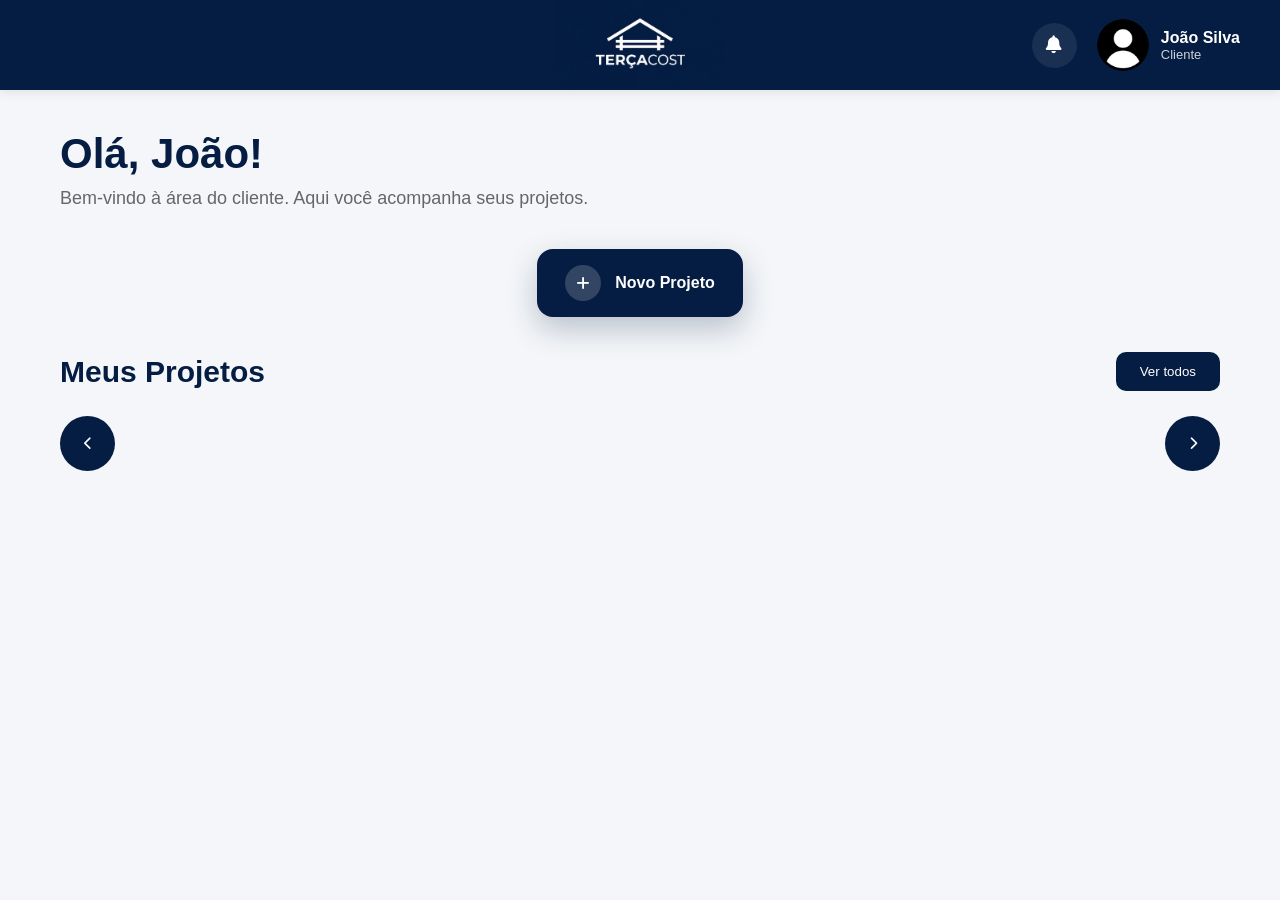
==== commit 4e11857b: "Refactor index.html for client area layout Updated the HTML structure and content for the client are" ====
--- a/index.html
+++ b/index.html
@@ -1,406 +1,66 @@
 <!DOCTYPE html>
 <html lang="pt-BR">
-
 <head>
-
     <meta charset="UTF-8">
     <meta name="viewport" content="width=device-width, initial-scale=1.0">
-
     <title>Área do Cliente | TerçaCost</title>
-
     <link rel="stylesheet" href="/css/style.css">
-
     <link rel="stylesheet" href="https://cdnjs.cloudflare.com/ajax/libs/font-awesome/6.7.2/css/all.min.css">
-
 </head>
-
 <body>
 
     <header>
-
         <div class="logo">
-
             <img src="img/logo.png" alt="TerçaCost">
-
         </div>
-
         <div class="header-right">
-
             <button class="notification">
-
                 <i class="fa-solid fa-bell"></i>
-
             </button>
-
             <div class="user">
-
                 <img src="img/usericon.png" alt="Usuário">
-
                 <div>
-
                     <strong>João Silva</strong>
-
                     <span>Cliente</span>
-
                 </div>
-
             </div>
-
         </div>
-
     </header>
 
     <main class="container">
-
         <section class="welcome">
-
-            <h1>Olá, João 👋</h1>
-
-            <p>
-                Bem-vindo à área do cliente.
-                Aqui você acompanha seus projetos.
-            </p>
-
+            <h1>Olá, João!</h1>
+            <p>Bem-vindo à área do cliente. Aqui você acompanha seus projetos.</p>
         </section>
 
         <section class="new-project">
-
             <button class="new-project-btn" onclick="novoProjeto()">
-
-                <span class="icon">
-                    <i class="fa-solid fa-plus"></i>
-                </span>
-
+                <span class="icon"><i class="fa-solid fa-plus"></i></span>
                 <span>Novo Projeto</span>
-
             </button>
-
         </section>
 
         <section class="projects">
-
             <div class="title">
-
                 <h2>Meus Projetos</h2>
-
-                <button id="toggleView">
-                    Ver todos
-                </button>
-
+                <button id="toggleView">Ver todos</button>
             </div>
 
             <div class="carousel">
-
                 <button class="nav prev" id="prev">
-
                     <i class="fa-solid fa-chevron-left"></i>
-
                 </button>
 
-                <div class="project-grid" id="projectGrid">
-
-                    <!-- Projeto 1 -->
-                    <article class="project-card">
-
-                        <div class="project-image"></div>
-
-                        <div class="project-info">
-
-                            <h3>Projeto Residencial</h3>
-
-                            <p>Residência • 220m²</p>
-
-                            <span class="status andamento">
-                                Em andamento
-                            </span>
-
-                        </div>
-
-                    </article>
-
-                    <!-- Projeto 2 -->
-                    <article class="project-card">
-
-                        <div class="project-image"></div>
-
-                        <div class="project-info">
-
-                            <h3>Projeto Residencial</h3>
-
-                            <p>Residência • 220m²</p>
-
-                            <span class="status andamento">
-                                Em andamento
-                            </span>
-
-                        </div>
-
-                    </article>
-
-                    <!-- Projeto 3 -->
-                    <article class="project-card">
-
-                        <div class="project-image"></div>
-
-                        <div class="project-info">
-
-                            <h3>Projeto Residencial</h3>
-
-                            <p>Residência • 220m²</p>
-
-                            <span class="status finalizado">
-                                Em andamento
-                            </span>
-
-                        </div>
-
-                    </article>
-
-                    <!-- Projeto 4 -->
-                    <article class="project-card">
-
-                        <div class="project-image"></div>
-
-                        <div class="project-info">
-
-                            <h3>Projeto Residencial</h3>
-
-                            <p>Residência • 220m²</p>
-
-                            <span class="status andamento">
-                                Em andamento
-                            </span>
-
-                        </div>
-
-                    </article>
-
-                    <!-- Projeto 5 -->
-                    <article class="project-card">
-
-                        <div class="project-image"></div>
-
-                        <div class="project-info">
-
-                            <h3>Projeto Residencial</h3>
-
-                            <p>Residência • 220m²</p>
-
-                            <span class="status finalizado">
-                                Em andamento
-                            </span>
-
-                        </div>
-
-                    </article>
-
-                    <!-- Projeto 6 -->
-                    <article class="project-card">
-
-                        <div class="project-image"></div>
-
-                        <div class="project-info">
-
-                            <h3>Projeto Residencial</h3>
-
-                            <p>Residência • 220m²</p>
-
-                            <span class="status andamento">
-                                Em andamento
-                            </span>
-
-                        </div>
-
-                    </article>
-
-                    <!-- Projeto 7 -->
-                    <article class="project-card">
-
-                        <div class="project-image"></div>
-
-                        <div class="project-info">
-
-                            <h3>Projeto Residencial</h3>
-
-                            <p>Residência • 220m²</p>
-
-                            <span class="status finalizado">
-                                Em andamento
-                            </span>
-
-                        </div>
-
-                    </article>
-
-                    <!-- Projeto 8 -->
-                    <article class="project-card">
-
-                        <div class="project-image"></div>
-
-                        <div class="project-info">
-
-                            <h3>Projeto Residencial</h3>
-
-                            <p>Residência • 220m²</p>
-
-                            <span class="status andamento">
-                                Em andamento
-                            </span>
-
-                        </div>
-
-                    </article>
-
-                    <!-- Projeto 9 -->
-                    <article class="project-card">
-
-                        <div class="project-image"></div>
-
-                        <div class="project-info">
-
-                            <h3>Projeto Residencial</h3>
-
-                            <p>Residência • 220m²</p>
-
-                            <span class="status finalizado">
-                                Em andamento
-                            </span>
-
-                        </div>
-
-                    </article>
-
-                    </article>
-
-                </div>
+                <!-- Cleared static items: JavaScript will populate this -->
+                <div class="project-grid" id="projectGrid"></div>
 
                 <button class="nav next" id="next">
-
                     <i class="fa-solid fa-chevron-right"></i>
-
                 </button>
-
             </div>
-
         </section>
-
     </main>
 
-    <script src="script.js"></script>
-
+    <script src="js/script.js"></script>
 </body>
-
 </html>
-
-<script>
-    const cards = document.querySelectorAll(".project-card");
-
-    const prev = document.getElementById("prev");
-    const next = document.getElementById("next");
-    const toggle = document.getElementById("toggleView");
-
-    const cardsPerPage = 6;
-
-    let currentPage = 0;
-    let showAll = false;
-
-    const totalPages = Math.ceil(cards.length / cardsPerPage);
-
-    function renderProjects() {
-
-        cards.forEach(card => {
-
-            card.style.display = "none";
-
-        });
-
-        if (showAll) {
-
-            cards.forEach(card => {
-                card.style.display = "block";
-            });
-
-            projectGrid.classList.add("all-projects");
-
-            prev.style.display = "none";
-            next.style.display = "none";
-
-            toggle.innerHTML = "Mostrar menos";
-
-            return;
-        }
-
-        prev.style.display = "flex";
-        next.style.display = "flex";
-
-        toggle.innerHTML = "Ver todos";
-
-        const start = currentPage * cardsPerPage;
-        const end = start + cardsPerPage;
-
-        for (let i = start; i < end && i < cards.length; i++) {
-
-            cards[i].style.display = "block";
-
-            cards[i].animate([
-                {
-                    opacity: 0,
-                    transform: "translateY(15px)"
-                },
-                {
-                    opacity: 1,
-                    transform: "translateY(0)"
-                }
-            ], {
-                duration: 350,
-                easing: "ease"
-            });
-
-        }
-
-        prev.disabled = currentPage === 0;
-        next.disabled = currentPage === totalPages - 1;
-
-    }
-
-    next.addEventListener("click", () => {
-
-        if (currentPage < totalPages - 1) {
-
-            currentPage++;
-
-            renderProjects();
-
-        }
-
-    });
-
-    prev.addEventListener("click", () => {
-
-        if (currentPage > 0) {
-
-            currentPage--;
-
-            renderProjects();
-
-        }
-
-    });
-
-    toggle.addEventListener("click", () => {
-
-        showAll = !showAll;
-
-        currentPage = 0;
-
-        renderProjects();
-
-    });
-
-    renderProjects();
-
-
-    function novoProjeto(){
-        window.location = "novoprojeto.html"
-    }
-</script>
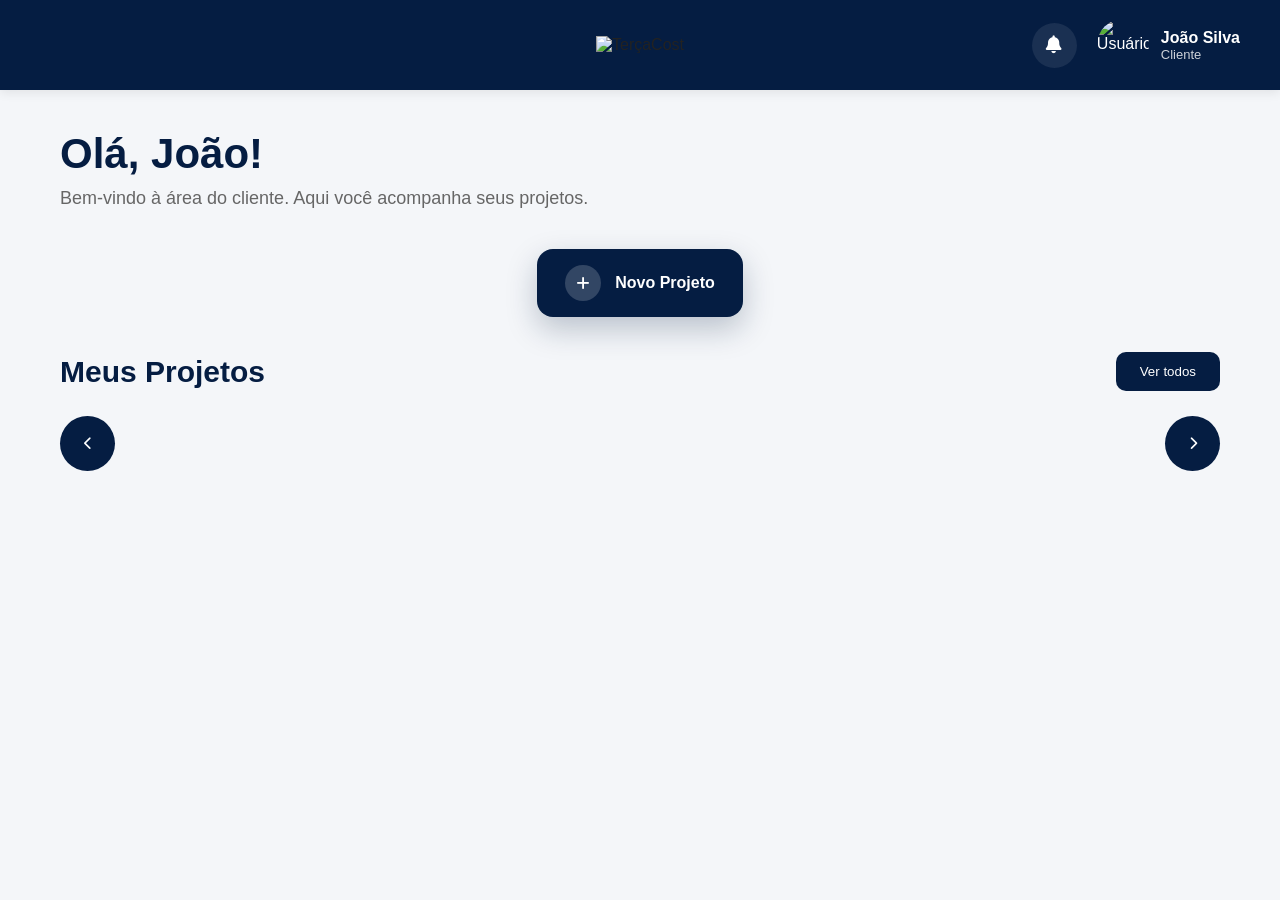
==== commit 6eba8fa6: "Fix HTML encoding issues in index.html" ====
--- a/index.html
+++ b/index.html
@@ -4,7 +4,7 @@
     <meta charset="UTF-8">
     <meta name="viewport" content="width=device-width, initial-scale=1.0">
     <title>Área do Cliente | TerçaCost</title>
-    <link rel="stylesheet" href="/css/style.css">
+    <link rel="stylesheet" href="css/style.css">
     <link rel="stylesheet" href="https://cdnjs.cloudflare.com/ajax/libs/font-awesome/6.7.2/css/all.min.css">
 </head>
 <body>
--- a/css/style.css
+++ b/css/style.css
@@ -639,4 +639,4 @@
         display: none;
     }
 
-}+}
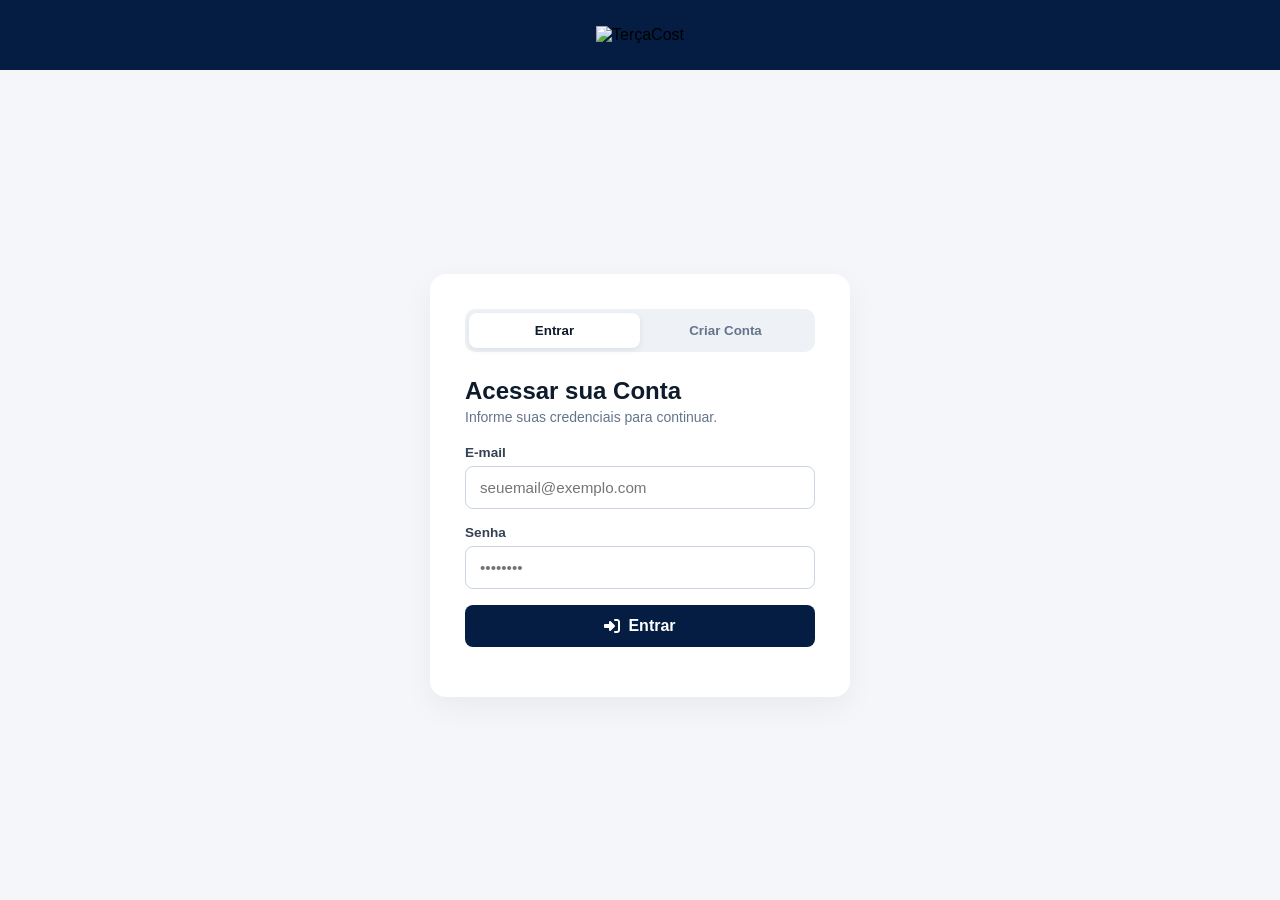
==== commit 3a92fd36: "Add logout button to user header Added a logout button for user account management." ====
--- a/index.html
+++ b/index.html
@@ -1,12 +1,14 @@
 <!DOCTYPE html>
 <html lang="pt-BR">
+
 <head>
     <meta charset="UTF-8">
     <meta name="viewport" content="width=device-width, initial-scale=1.0">
     <title>Área do Cliente | TerçaCost</title>
-    <link rel="stylesheet" href="css/style.css">
+    <link rel="stylesheet" href="/css/style.css">
     <link rel="stylesheet" href="https://cdnjs.cloudflare.com/ajax/libs/font-awesome/6.7.2/css/all.min.css">
 </head>
+
 <body>
 
     <header>
@@ -20,9 +22,13 @@
             <div class="user">
                 <img src="img/usericon.png" alt="Usuário">
                 <div>
-                    <strong>João Silva</strong>
+                    <strong id="user-name">João Silva</strong>
                     <span>Cliente</span>
                 </div>
+                <button onclick="logout()"
+                    style="background: none; border: none; color: #ef4444; margin-left: 10px; cursor: pointer;">
+                    <i class="fa-solid fa-right-from-bracket"></i>
+                </button>
             </div>
         </div>
     </header>
@@ -63,4 +69,5 @@
 
     <script src="js/script.js"></script>
 </body>
+
 </html>
